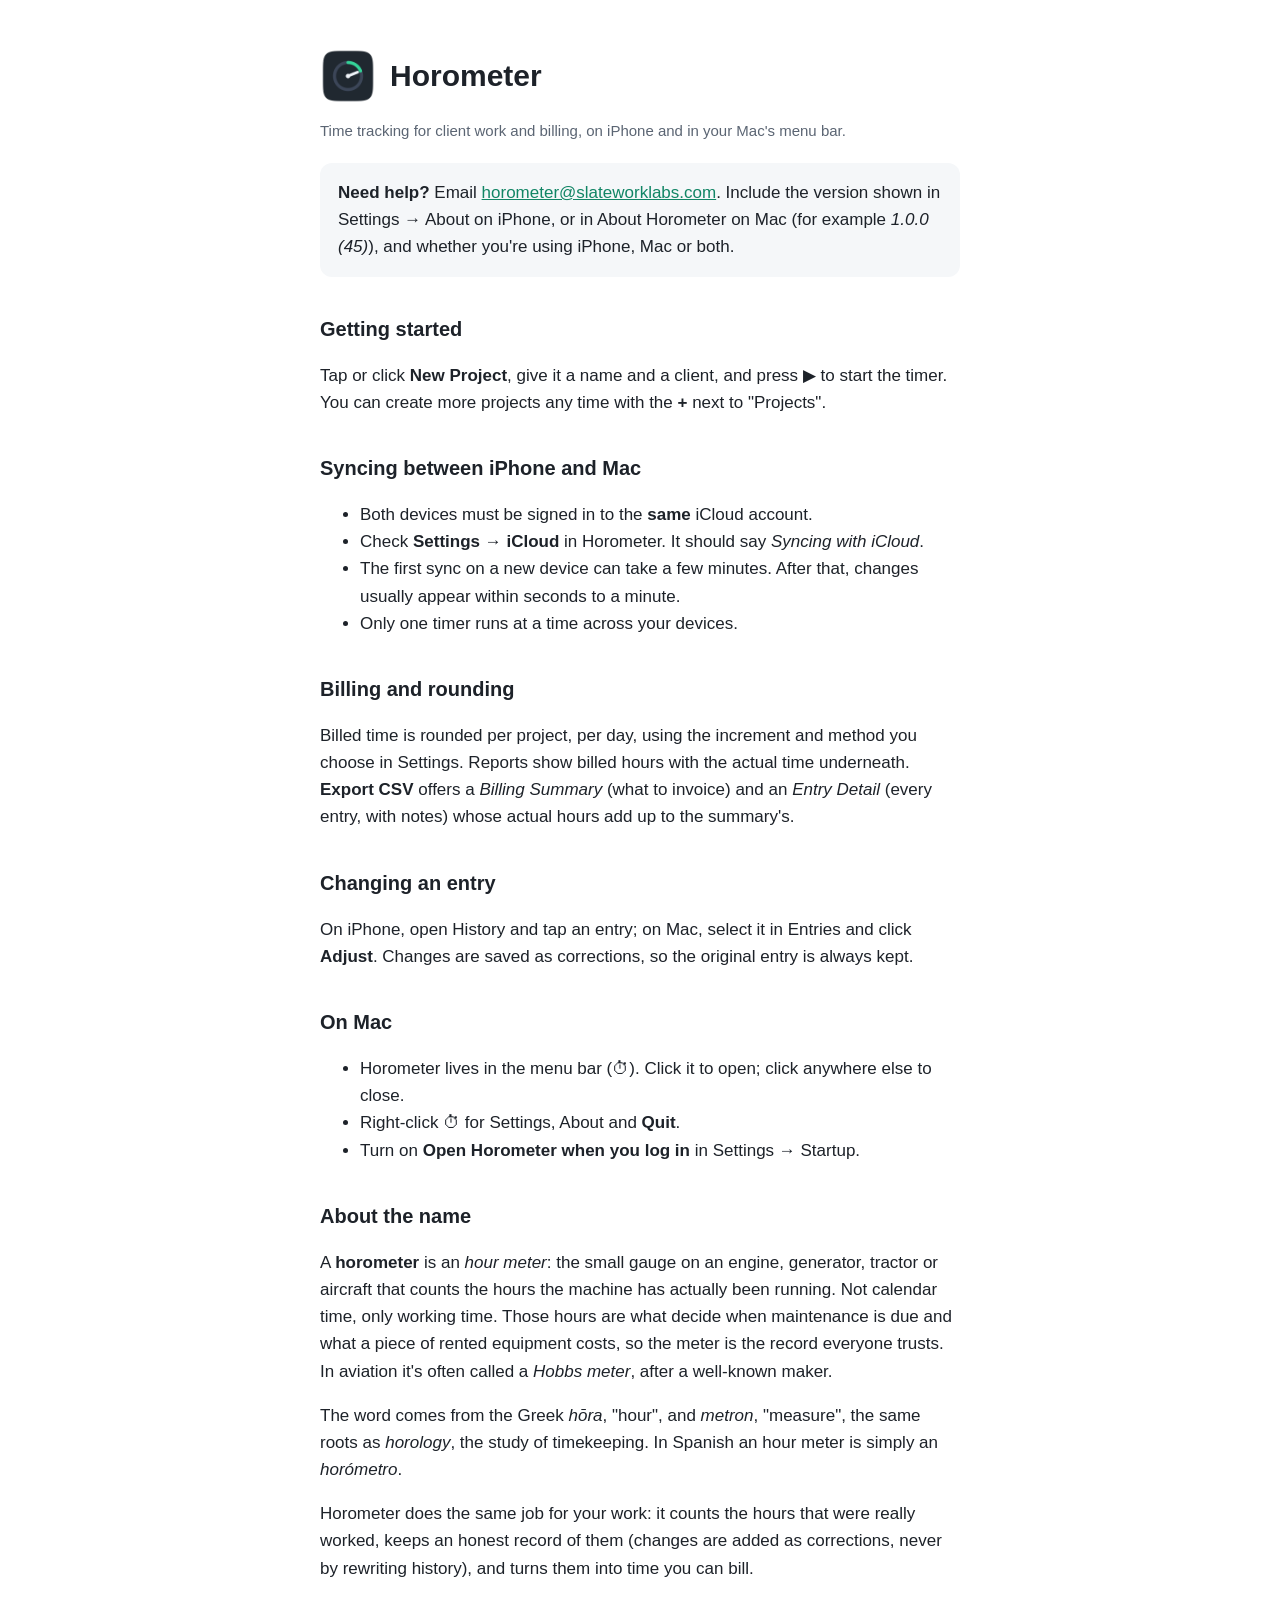
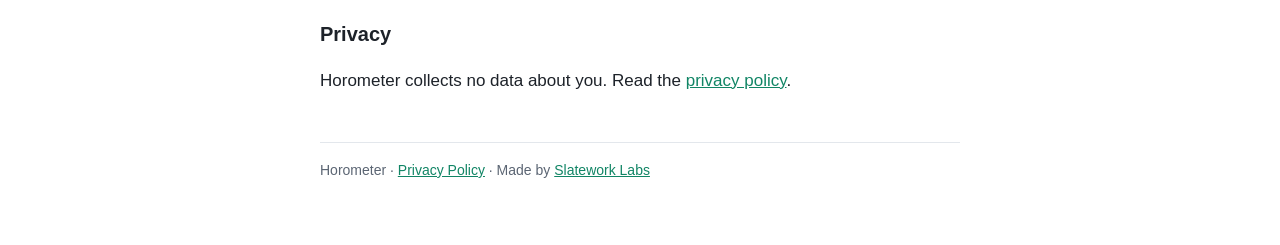
==== index.html @ 4075aa43 "Initial site" ====
<!doctype html>
<html lang="en">
<head>
<meta charset="utf-8">
<meta name="viewport" content="width=device-width, initial-scale=1">
<title>Horometer Support</title>
<link rel="stylesheet" href="style.css">
</head>
<body>
<main>
<header>
  <img src="icon.png" alt="">
  <h1>Horometer</h1>
</header>
<p class="muted">Time tracking for client work and billing, on iPhone and in your Mac's menu bar.</p>

<div class="card">
<strong>Need help?</strong> Email <a href="mailto:horometer@slateworklabs.com">horometer@slateworklabs.com</a>.
Include the version shown in Settings → About on iPhone, or in About Horometer on Mac
(for example <em>1.0.0 (45)</em>), and whether you're using iPhone, Mac or both.
</div>

<h2>Getting started</h2>
<p>Tap or click <strong>New Project</strong>, give it a name and a client, and press ▶︎
to start the timer. You can create more projects any time with the <strong>+</strong> next
to "Projects".</p>

<h2>Syncing between iPhone and Mac</h2>
<ul>
  <li>Both devices must be signed in to the <strong>same</strong> iCloud account.</li>
  <li>Check <strong>Settings → iCloud</strong> in Horometer. It should say
      <em>Syncing with iCloud</em>.</li>
  <li>The first sync on a new device can take a few minutes. After that, changes usually
      appear within seconds to a minute.</li>
  <li>Only one timer runs at a time across your devices.</li>
</ul>

<h2>Billing and rounding</h2>
<p>Billed time is rounded per project, per day, using the increment and method you
choose in Settings. Reports show billed hours with the actual time underneath.
<strong>Export CSV</strong> offers a <em>Billing Summary</em> (what to invoice) and an
<em>Entry Detail</em> (every entry, with notes) whose actual hours add up to the
summary's.</p>

<h2>Changing an entry</h2>
<p>On iPhone, open History and tap an entry; on Mac, select it in Entries and click
<strong>Adjust</strong>. Changes are saved as corrections, so the original entry is
always kept.</p>

<h2>On Mac</h2>
<ul>
  <li>Horometer lives in the menu bar (⏱). Click it to open; click anywhere else to close.</li>
  <li>Right-click ⏱ for Settings, About and <strong>Quit</strong>.</li>
  <li>Turn on <strong>Open Horometer when you log in</strong> in Settings → Startup.</li>
</ul>

<h2>About the name</h2>
<p>A <strong>horometer</strong> is an <em>hour meter</em>: the small gauge on an engine,
generator, tractor or aircraft that counts the hours the machine has actually been
running. Not calendar time, only working time. Those hours are what decide when
maintenance is due and what a piece of rented equipment costs, so the meter is the
record everyone trusts. In aviation it's often called a <em>Hobbs meter</em>, after a
well-known maker.</p>
<p>The word comes from the Greek <em>hōra</em>, "hour", and <em>metron</em>, "measure",
the same roots as <em>horology</em>, the study of timekeeping. In Spanish an hour meter
is simply an <em>horómetro</em>.</p>
<p>Horometer does the same job for your work: it counts the hours that were really
worked, keeps an honest record of them (changes are added as corrections, never by
rewriting history), and turns them into time you can bill.</p>

<h2>Privacy</h2>
<p>Horometer collects no data about you. Read the
<a href="privacy/">privacy policy</a>.</p>

<footer>Horometer · <a href="privacy/">Privacy Policy</a> · Made by <a href="https://slateworklabs.com">Slatework Labs</a></footer>
</main>
</body>
</html>
---- style.css ----
:root {
  --bg: #ffffff; --text: #1d2229; --muted: #5b6573; --accent: #118565;
  --rule: #e3e7ec; --card: #f5f7f9;
}
@media (prefers-color-scheme: dark) {
  :root { --bg: #202830; --text: #f0f4f9; --muted: #a9b4c2; --accent: #34d399;
          --rule: #3c4658; --card: #28323c; }
}
* { box-sizing: border-box; }
body { margin: 0; background: var(--bg); color: var(--text);
       font: 17px/1.6 -apple-system, BlinkMacSystemFont, "Segoe UI", Helvetica, Arial, sans-serif; }
main { max-width: 680px; margin: 0 auto; padding: 48px 20px 64px; }
header { display: flex; align-items: center; gap: 14px; margin-bottom: 8px; }
header img { width: 56px; height: 56px; border-radius: 13px; }
h1 { font-size: 30px; line-height: 1.2; margin: 0; }
h2 { font-size: 20px; margin: 36px 0 8px; }
p, li { color: var(--text); }
.muted { color: var(--muted); font-size: 15px; }
a { color: var(--accent); }
.card { background: var(--card); border-radius: 12px; padding: 16px 18px; margin: 20px 0; }
footer { margin-top: 48px; padding-top: 16px; border-top: 1px solid var(--rule);
         color: var(--muted); font-size: 14px; }
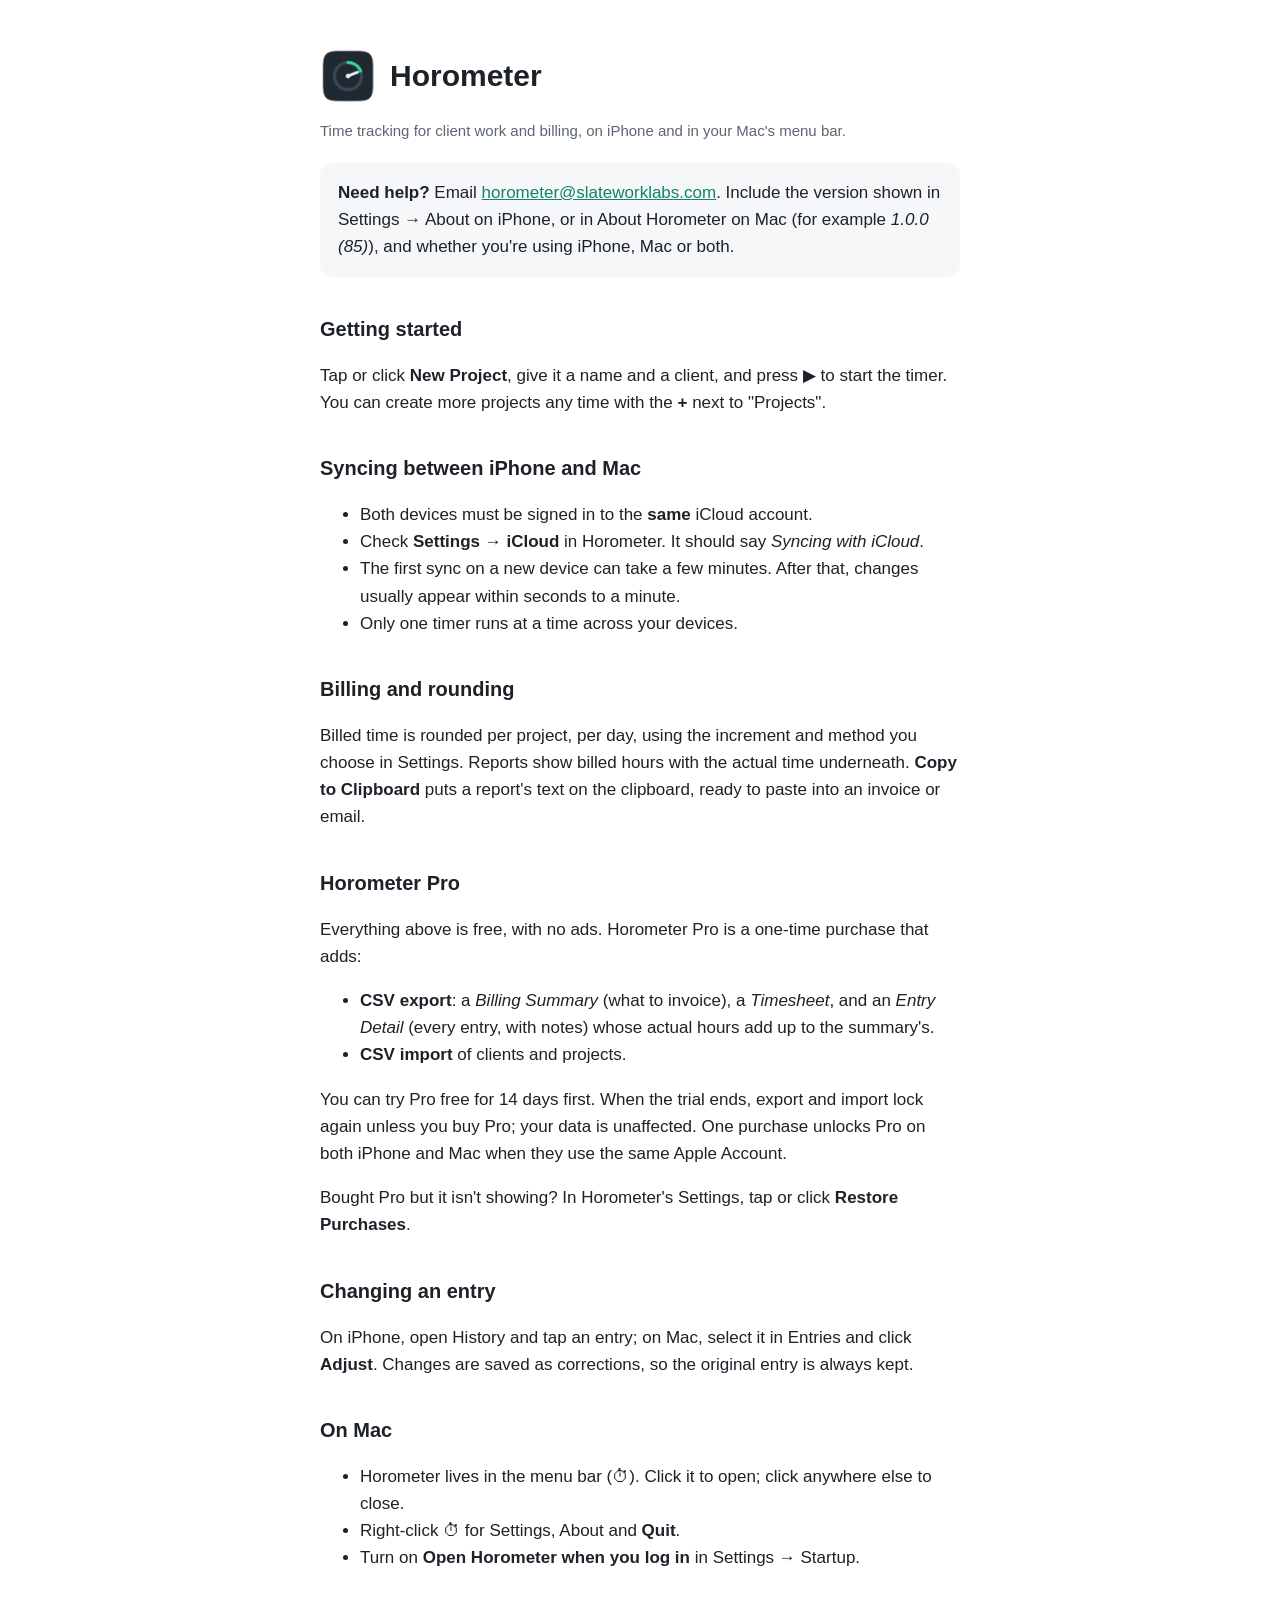
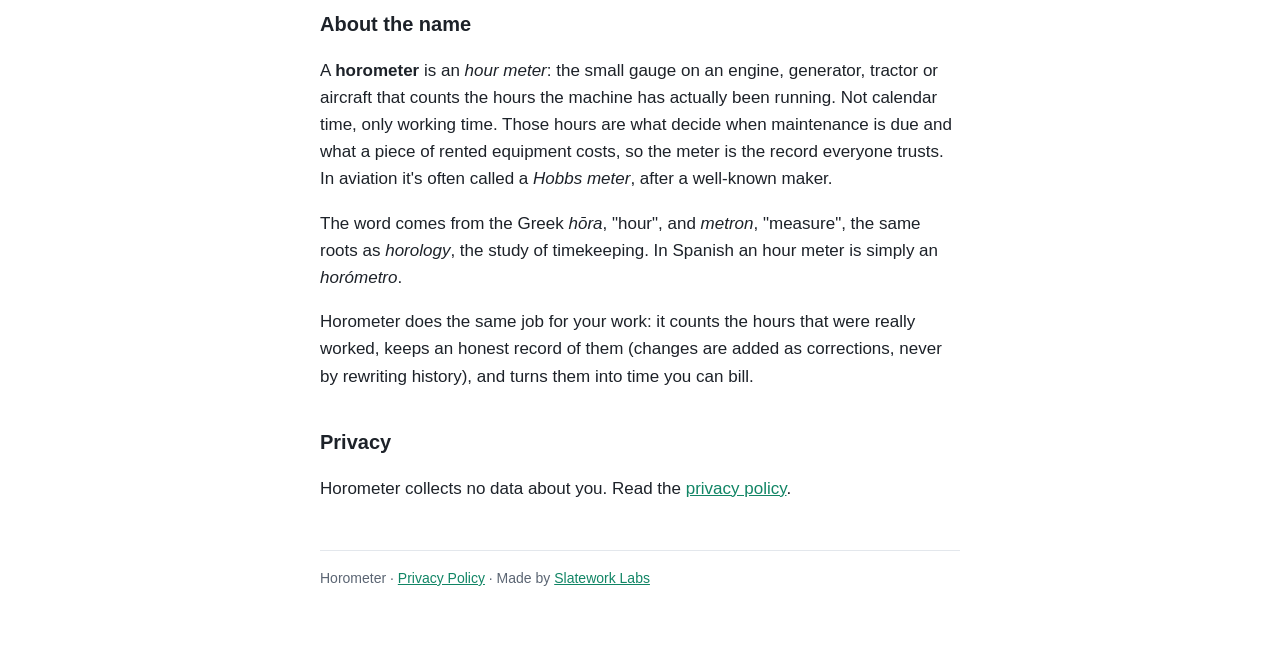
==== commit d3c19371: "Add Horometer Pro section; cover purchases and imports in privacy policy Co-Authored-By: Claude Opus" ====
--- a/index.html
+++ b/index.html
@@ -17,7 +17,7 @@
 <div class="card">
 <strong>Need help?</strong> Email <a href="mailto:horometer@slateworklabs.com">horometer@slateworklabs.com</a>.
 Include the version shown in Settings → About on iPhone, or in About Horometer on Mac
-(for example <em>1.0.0 (45)</em>), and whether you're using iPhone, Mac or both.
+(for example <em>1.0.0 (85)</em>), and whether you're using iPhone, Mac or both.
 </div>
 
 <h2>Getting started</h2>
@@ -38,9 +38,22 @@
 <h2>Billing and rounding</h2>
 <p>Billed time is rounded per project, per day, using the increment and method you
 choose in Settings. Reports show billed hours with the actual time underneath.
-<strong>Export CSV</strong> offers a <em>Billing Summary</em> (what to invoice) and an
-<em>Entry Detail</em> (every entry, with notes) whose actual hours add up to the
-summary's.</p>
+<strong>Copy to Clipboard</strong> puts a report's text on the clipboard, ready to paste
+into an invoice or email.</p>
+
+<h2>Horometer Pro</h2>
+<p>Everything above is free, with no ads. Horometer Pro is a one-time purchase that adds:</p>
+<ul>
+  <li><strong>CSV export</strong>: a <em>Billing Summary</em> (what to invoice), a
+      <em>Timesheet</em>, and an <em>Entry Detail</em> (every entry, with notes) whose
+      actual hours add up to the summary's.</li>
+  <li><strong>CSV import</strong> of clients and projects.</li>
+</ul>
+<p>You can try Pro free for 14 days first. When the trial ends, export and import lock
+again unless you buy Pro; your data is unaffected. One purchase unlocks Pro on both
+iPhone and Mac when they use the same Apple Account.</p>
+<p>Bought Pro but it isn't showing? In Horometer's Settings, tap or click
+<strong>Restore Purchases</strong>.</p>
 
 <h2>Changing an entry</h2>
 <p>On iPhone, open History and tap an entry; on Mac, select it in Entries and click
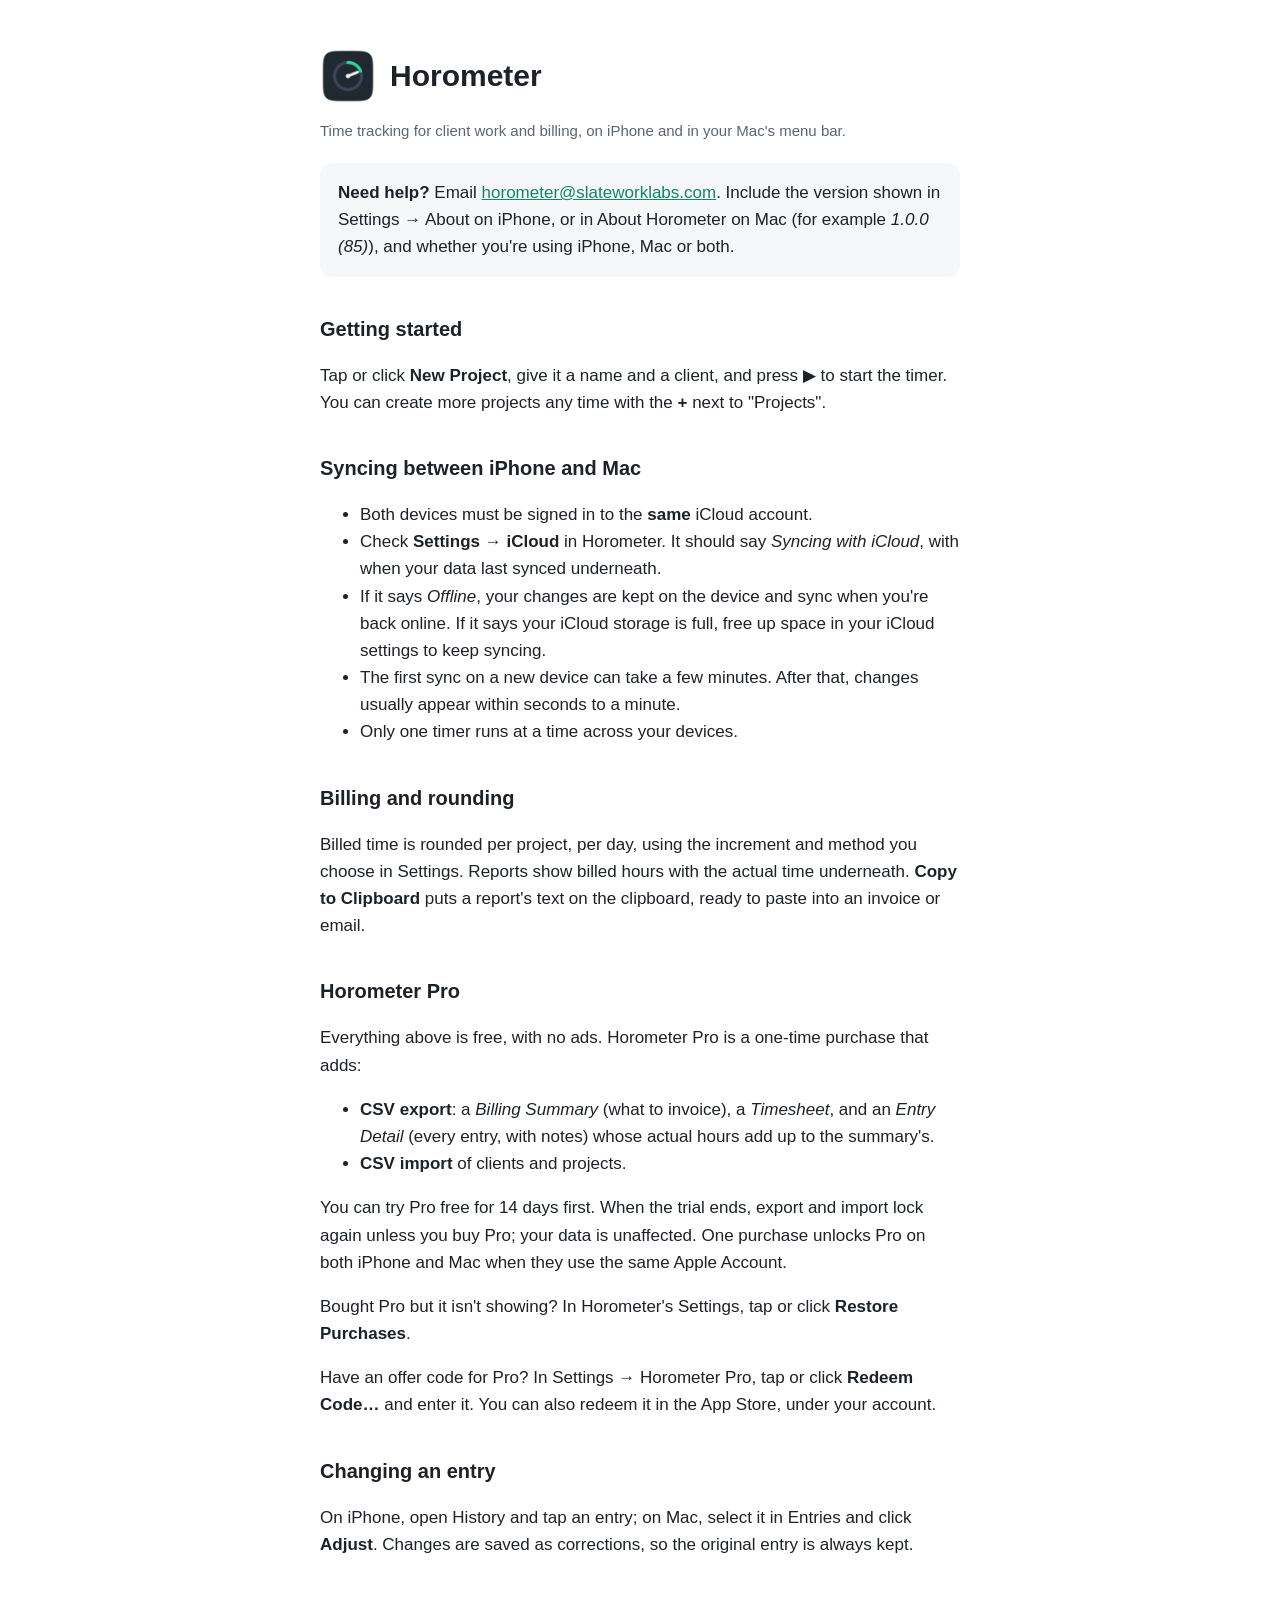
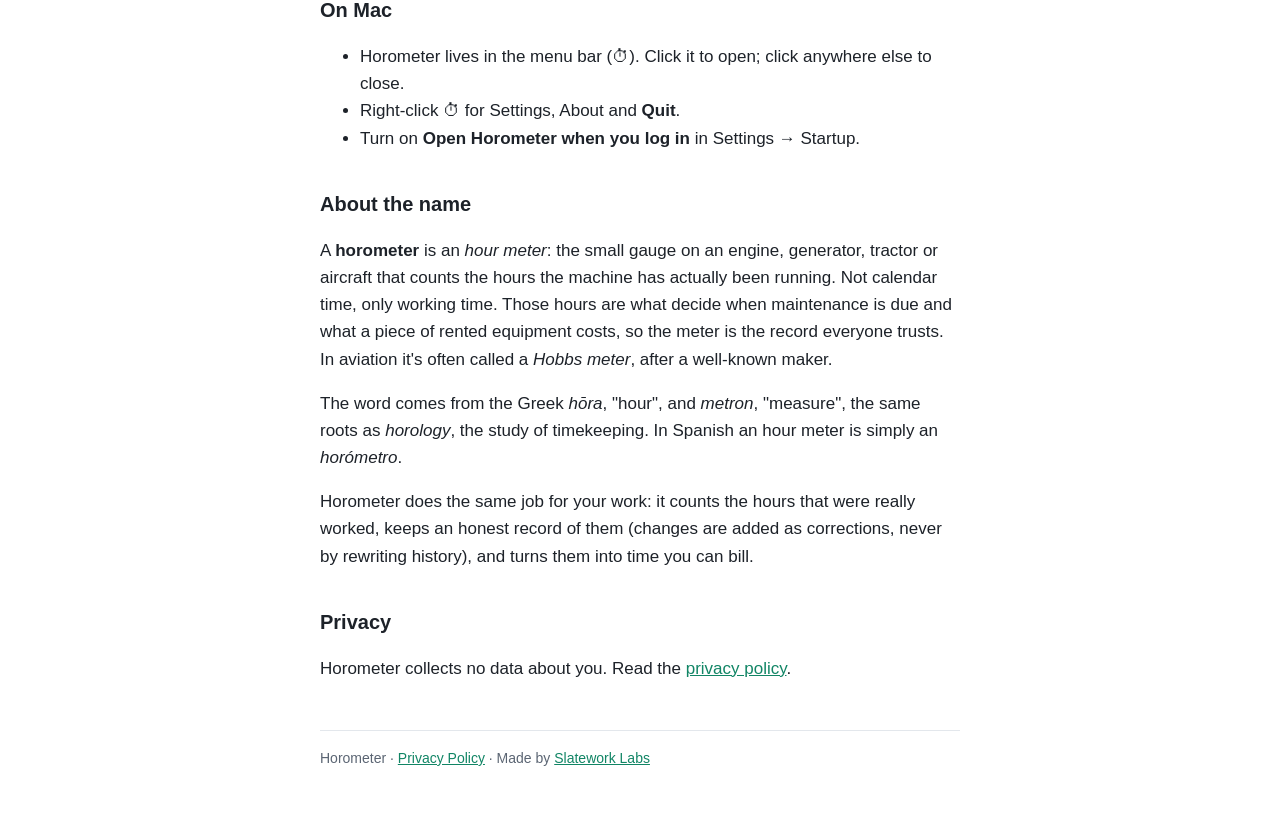
==== commit f425be40: "Support for 1.0.1: sync status line, offline, Redeem Code; offer codes in privacy" ====
--- a/index.html
+++ b/index.html
@@ -29,7 +29,10 @@
 <ul>
   <li>Both devices must be signed in to the <strong>same</strong> iCloud account.</li>
   <li>Check <strong>Settings → iCloud</strong> in Horometer. It should say
-      <em>Syncing with iCloud</em>.</li>
+      <em>Syncing with iCloud</em>, with when your data last synced underneath.</li>
+  <li>If it says <em>Offline</em>, your changes are kept on the device and sync when
+      you're back online. If it says your iCloud storage is full, free up space in your
+      iCloud settings to keep syncing.</li>
   <li>The first sync on a new device can take a few minutes. After that, changes usually
       appear within seconds to a minute.</li>
   <li>Only one timer runs at a time across your devices.</li>
@@ -54,6 +57,9 @@
 iPhone and Mac when they use the same Apple Account.</p>
 <p>Bought Pro but it isn't showing? In Horometer's Settings, tap or click
 <strong>Restore Purchases</strong>.</p>
+<p>Have an offer code for Pro? In Settings → Horometer Pro, tap or click
+<strong>Redeem Code…</strong> and enter it. You can also redeem it in the App Store,
+under your account.</p>
 
 <h2>Changing an entry</h2>
 <p>On iPhone, open History and tap an entry; on Mac, select it in Entries and click
